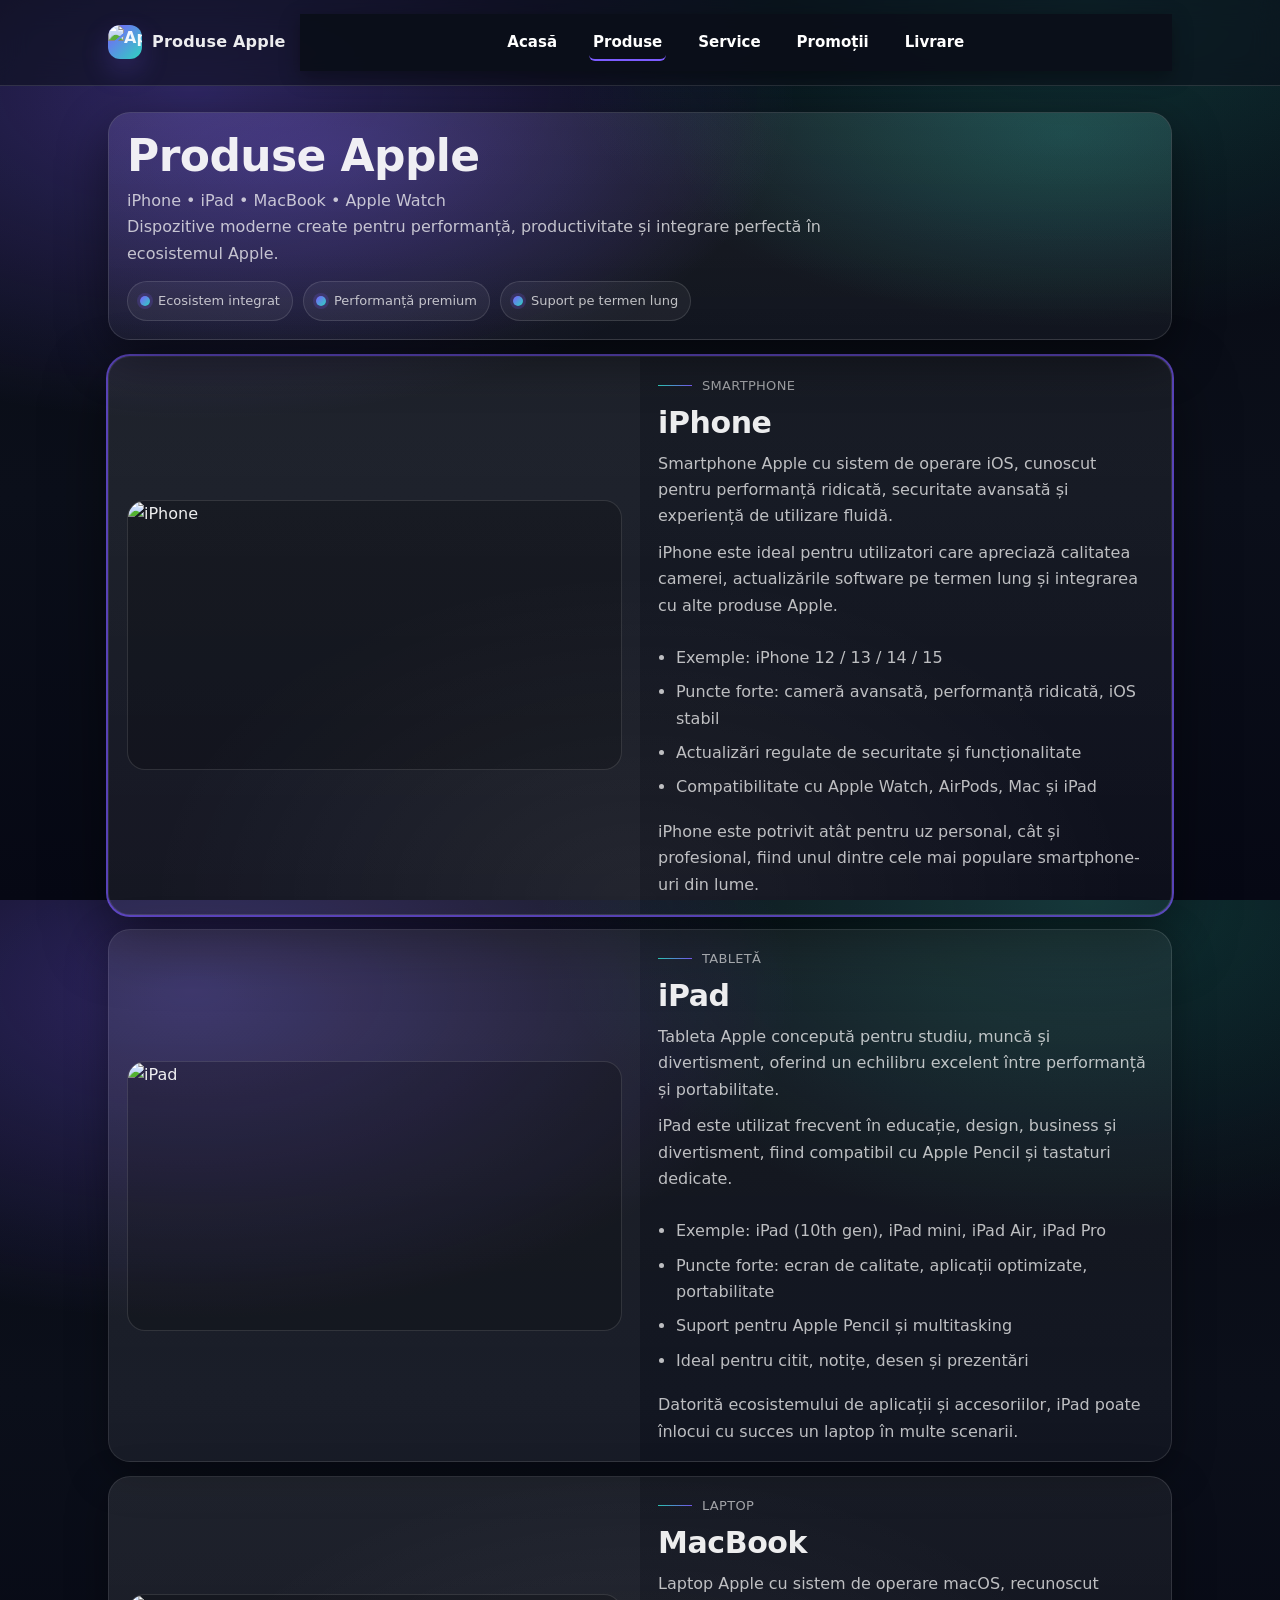
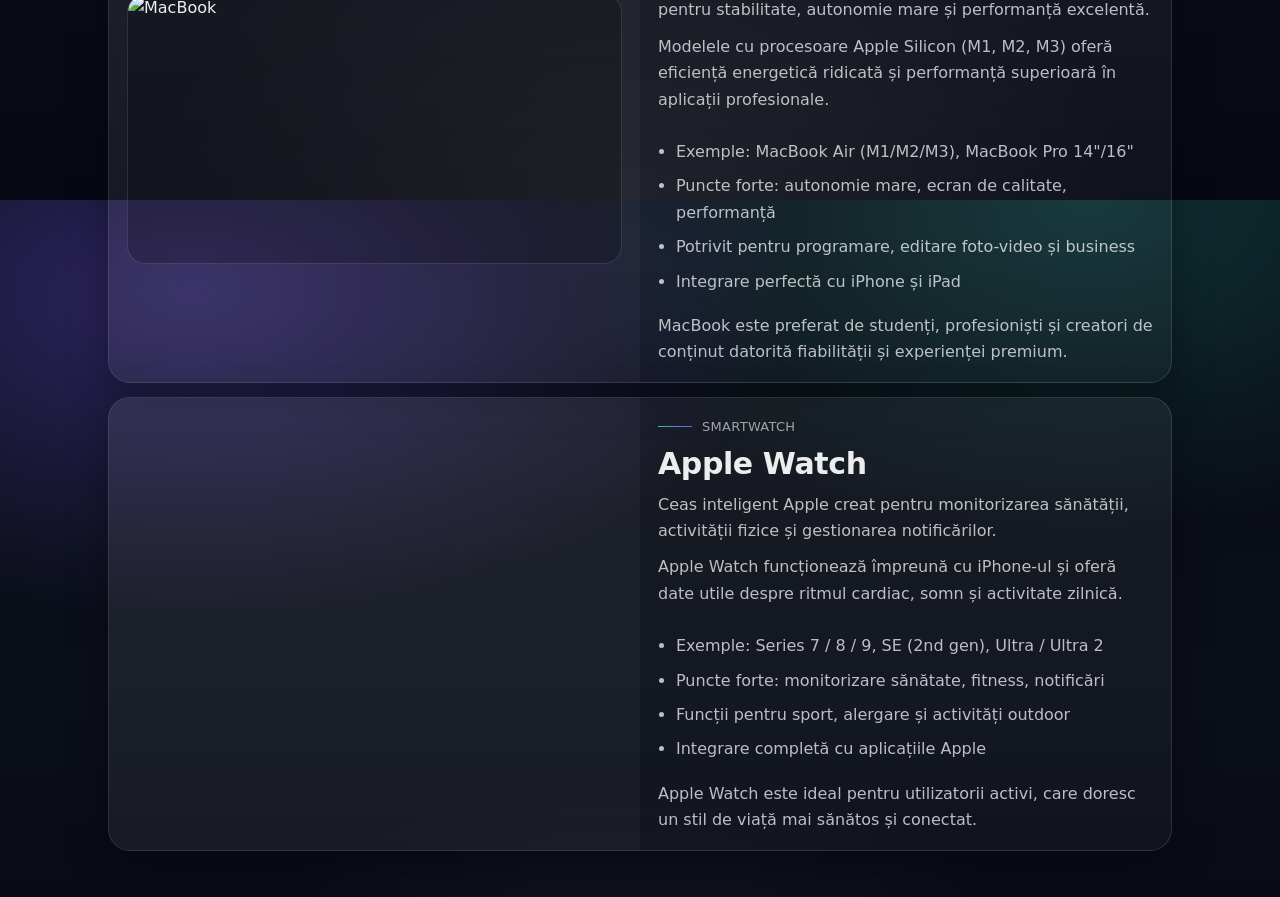
==== pagina1.html @ 021b8939 "JS Added" ====
<!DOCTYPE html>
<html lang="ro">
<head>
  <meta charset="UTF-8" />
  <meta name="viewport" content="width=device-width, initial-scale=1" />
  <title>Produse Apple</title>
  <link rel="icon" href="Imagini/23.jpg">
  <link rel="stylesheet" href="style/pagina1.css">
    <script src="scripts/pagina1.js" defer></script>

</head>







<main>
  
  <header class="topbar">
    <div class="wrap">
      <div class="brand">
        <div class="brand">
          <img src="Imagini/23.jpg" alt="Apple Logo" class="logo">
          <span>Produse Apple </span>
        </div>
      </div>

<nav class="global-nav" aria-label="Navigare globală">
  <a href="index.html">Acasă</a>
  <a href="pagina1.html" class="active">Produse</a>
  <a href="pagina2.html">Service</a>
  <a href="pagina3.html">Promoții</a>
  <a href="pagina4.html">Livrare</a>
</nav>

    </div>
  </header>

  <main class="container">
    <section class="hero">
      <div class="heroTop">
        <div>
          <h1>Produse Apple</h1>
          <p>
            iPhone • iPad • MacBook • Apple Watch<br>
            Dispozitive moderne create pentru performanță, productivitate și integrare perfectă în ecosistemul Apple.
          </p>

          <div class="badges">
            <span class="badge"><span class="dot"></span> Ecosistem integrat</span>
            <span class="badge"><span class="dot"></span> Performanță premium</span>
            <span class="badge"><span class="dot"></span> Suport pe termen lung</span>
          </div>
        </div>
      </div>
    </section>

    <section class="grid">
      <article class="product" id="iphone">
        <div class="media">
          <div class="imgFrame">
            <img src="Imagini/1.jpg" alt="iPhone" />
          </div>
        </div>
        <div class="body">
          <div class="kicker"><span class="line"></span> Smartphone</div>
          <h2>iPhone</h2>
          <p>
            Smartphone Apple cu sistem de operare iOS, cunoscut pentru performanță ridicată,
            securitate avansată și experiență de utilizare fluidă.
          </p>
          <p>
            iPhone este ideal pentru utilizatori care apreciază calitatea camerei,
            actualizările software pe termen lung și integrarea cu alte produse Apple.
          </p>
          <ul>
            <li>Exemple: iPhone 12 / 13 / 14 / 15</li>
            <li>Puncte forte: cameră avansată, performanță ridicată, iOS stabil</li>
            <li>Actualizări regulate de securitate și funcționalitate</li>
            <li>Compatibilitate cu Apple Watch, AirPods, Mac și iPad</li>
          </ul>
          <p>
            iPhone este potrivit atât pentru uz personal, cât și profesional,
            fiind unul dintre cele mai populare smartphone-uri din lume.
          </p>
        </div>
      </article>

      <article class="product" id="ipad">
        <div class="media">
          <div class="imgFrame">
            <img src="Imagini/2.jpg" alt="iPad" />
          </div>
        </div>
        <div class="body">
          <div class="kicker"><span class="line"></span> Tabletă</div>
          <h2>iPad</h2>
          <p>
            Tableta Apple concepută pentru studiu, muncă și divertisment,
            oferind un echilibru excelent între performanță și portabilitate.
          </p>
          <p>
            iPad este utilizat frecvent în educație, design, business și divertisment,
            fiind compatibil cu Apple Pencil și tastaturi dedicate.
          </p>
          <ul>
            <li>Exemple: iPad (10th gen), iPad mini, iPad Air, iPad Pro</li>
            <li>Puncte forte: ecran de calitate, aplicații optimizate, portabilitate</li>
            <li>Suport pentru Apple Pencil și multitasking</li>
            <li>Ideal pentru citit, notițe, desen și prezentări</li>
          </ul>
          <p>
            Datorită ecosistemului de aplicații și accesoriilor,
            iPad poate înlocui cu succes un laptop în multe scenarii.
          </p>
        </div>
      </article>

      <article class="product" id="macbook">
        <div class="media">
          <div class="imgFrame">
            <img src="Imagini/3.jpg" alt="MacBook" />
          </div>
        </div>
        <div class="body">
          <div class="kicker"><span class="line"></span> Laptop</div>
          <h2>MacBook</h2>
          <p>
            Laptop Apple cu sistem de operare macOS, recunoscut pentru stabilitate,
            autonomie mare și performanță excelentă.
          </p>
          <p>
            Modelele cu procesoare Apple Silicon (M1, M2, M3) oferă eficiență energetică ridicată
            și performanță superioară în aplicații profesionale.
          </p>
          <ul>
            <li>Exemple: MacBook Air (M1/M2/M3), MacBook Pro 14&quot;/16&quot;</li>
            <li>Puncte forte: autonomie mare, ecran de calitate, performanță</li>
            <li>Potrivit pentru programare, editare foto-video și business</li>
            <li>Integrare perfectă cu iPhone și iPad</li>
          </ul>
          <p>
            MacBook este preferat de studenți, profesioniști și creatori de conținut
            datorită fiabilității și experienței premium.
          </p>
        </div>
      </article>

      <article class="product" id="watch">
        <div class="media">
          <div class="imgFrame">
            <img src="Imagini/4.jpg" alt="Apple Watch" />
          </div>
        </div>
        <div class="body">
          <div class="kicker"><span class="line"></span> Smartwatch</div>
          <h2>Apple Watch</h2>
          <p>
            Ceas inteligent Apple creat pentru monitorizarea sănătății,
            activității fizice și gestionarea notificărilor.
          </p>
          <p>
            Apple Watch funcționează împreună cu iPhone-ul și oferă
            date utile despre ritmul cardiac, somn și activitate zilnică.
          </p>
          <ul>
            <li>Exemple: Series 7 / 8 / 9, SE (2nd gen), Ultra / Ultra 2</li>
            <li>Puncte forte: monitorizare sănătate, fitness, notificări</li>
            <li>Funcții pentru sport, alergare și activități outdoor</li>
            <li>Integrare completă cu aplicațiile Apple</li>
          </ul>
          <p>
            Apple Watch este ideal pentru utilizatorii activi,
            care doresc un stil de viață mai sănătos și conectat.
          </p>
        </div>
      </article>
    </section>

      </div>
    </section>
  </main>
</main>

<footer>
</footer>

</html>
---- style/pagina1.css ----
:root{
  --bg:#0b0f1a;
  --panel: rgba(255,255,255,.06);
  --panel2: rgba(255,255,255,.09);
  --stroke: rgba(255,255,255,.12);
  --text: rgba(255,255,255,.92);
  --muted: rgba(255,255,255,.72);
  --muted2: rgba(255,255,255,.60);
  --accent:#7c5cff;
  --accent2:#2dd4bf;
  --shadow: 0 18px 50px rgba(0,0,0,.45);
  --radius: 18px;
  --radius2: 22px;
  --max: 1100px;
}

*{ box-sizing:border-box; }
html,body{ height:100%; }
body{
  margin:0;
  font-family: ui-sans-serif, system-ui, -apple-system, "Segoe UI", Roboto, Arial, "Noto Sans";
  color:var(--text);
  background:
    radial-gradient(1100px 600px at 15% 10%, rgba(124,92,255,.33), transparent 55%),
    radial-gradient(1000px 600px at 85% 0%, rgba(45,212,191,.20), transparent 55%),
    radial-gradient(900px 600px at 50% 100%, rgba(255,255,255,.06), transparent 55%),
    linear-gradient(180deg, #070a12, #0b0f1a 55%, #060814);
  line-height:1.65;
}

a{ color:inherit; text-decoration:none; }
img{ max-width:100%; display:block; }

.topbar{
  position:sticky;
  top:0;
  z-index:10;
  backdrop-filter: blur(14px);
  background: rgba(11,15,26,.55);
  border-bottom:1px solid var(--stroke);
}
.topbar .wrap{
  max-width:var(--max);
  margin:0 auto;
  padding:14px 18px;
  display:flex;
  align-items:center;
  justify-content:space-between;
  gap:14px;
}
.brand{
  display:flex;
  align-items:center;
  gap:10px;
  font-weight:850;
  letter-spacing:.2px;
  white-space:nowrap;

}
.logo{
  width:34px;height:34px;border-radius:12px;
  background: linear-gradient(135deg, rgba(124,92,255,1), rgba(45,212,191,1));
  box-shadow: 0 12px 28px rgba(124,92,255,.22);
  flex-shrink:0; 
}
.nav{
  display:flex;
  gap:10px;
  flex-wrap:wrap;
  justify-content:flex-end;
}
.pill{
  padding:8px 12px;
  border-radius:999px;
  border:1px solid var(--stroke);
  background: rgba(255,255,255,.04);
  color:var(--muted);
  font-size:14px;
  transition:.2s ease;
}
.pill:hover{
  transform: translateY(-1px);
  border-color: rgba(255,255,255,.18);
  background: rgba(255,255,255,.07);
  color: var(--text);
}

.container{
  max-width:var(--max);
  margin:0 auto;
  padding:26px 18px 46px;
}

.hero{
  border:1px solid var(--stroke);
  border-radius: var(--radius2);
  background: linear-gradient(180deg, rgba(255,255,255,.07), rgba(255,255,255,.04));
  box-shadow: var(--shadow);
  padding:18px;
  position:relative;
  overflow:hidden;
}
.hero:before{
  content:"";
  position:absolute;
  inset:-2px;
  background:
    radial-gradient(820px 360px at 20% 20%, rgba(124,92,255,.22), transparent 55%),
    radial-gradient(720px 340px at 90% 10%, rgba(45,212,191,.16), transparent 55%);
  pointer-events:none;
}
.hero > *{ position:relative; }

.heroTop{
  display:flex;
  align-items:flex-end;
  justify-content:space-between;
  gap:12px;
  flex-wrap:wrap;
}
.hero h1{
  margin:0 0 8px;
  font-size: clamp(28px, 3.6vw, 44px);
  line-height:1.12;
  letter-spacing:-.6px;
}
.hero p{
  margin:0;
  color:var(--muted);
  max-width: 75ch;
}

.badges{
  display:flex;
  gap:10px;
  flex-wrap:wrap;
  margin-top:14px;
}
.badge{
  display:inline-flex;
  align-items:center;
  gap:8px;
  padding:8px 12px;
  border-radius:999px;
  border:1px solid var(--stroke);
  background: rgba(255,255,255,.05);
  color:var(--muted);
  font-size:13px;
}
.dot{
  width:10px;height:10px;border-radius:99px;
  background: linear-gradient(135deg, var(--accent), var(--accent2));
  box-shadow: 0 0 0 3px rgba(124,92,255,.18);
}

.grid{
  display:grid;
  grid-template-columns: repeat(12, 1fr);
  gap:14px;
  margin-top:16px;
}
.product{
  grid-column: span 12;
  border-radius: var(--radius2);
  border:1px solid var(--stroke);
  background: linear-gradient(180deg, rgba(255,255,255,.06), rgba(255,255,255,.03));
  box-shadow: 0 12px 40px rgba(0,0,0,.35);
  overflow:hidden;
  display:grid;
  grid-template-columns: 1fr 1fr;
  min-height: 320px;
}
.product:nth-child(even){
  grid-template-columns: 1fr 1fr;
}

.media{
  background: rgba(255,255,255,.03);
  display:flex;
  align-items:center;
  justify-content:center;
  padding:18px;
}
.media .imgFrame{
  width:100%;
  height: 270px;
  border-radius: 18px;
  border: 1px solid var(--stroke);
  overflow:hidden;
  background: rgba(0,0,0,.20);
}
.media img{
  width:100%;
  height:100%;
  object-fit:cover;
  filter: saturate(1.05) contrast(1.05);
}

.body{
  padding:18px 18px 16px;
  display:flex;
  flex-direction:column;
  justify-content:center;
  gap:10px;
}
.kicker{
  display:inline-flex;
  align-items:center;
  gap:10px;
  font-size:13px;
  color:var(--muted2);
  letter-spacing:.3px;
  text-transform:uppercase;
}
.kicker .line{
  height:1px;
  width:34px;
  background: linear-gradient(90deg, var(--accent2), var(--accent));
  opacity:.9;
}
.body h2{
  margin:0;
  font-size: clamp(20px, 2.4vw, 30px);
  line-height:1.15;
  letter-spacing:-.4px;
}
.body p{
  margin:0;
  color:var(--muted);
}
.body ul{
  margin:8px 0 0 18px;
  padding:0;
  color: var(--muted);
}
.body li{ margin:8px 0; }

.divider{
  height:1px;
  margin:22px 0;
  background: linear-gradient(90deg, transparent, rgba(255,255,255,.14), transparent);
  border:0;
}

.footerNav{
  margin-top:16px;
  display:flex;
  gap:10px;
  flex-wrap:wrap;
  justify-content:space-between;
  align-items:center;
  padding:14px 16px;
  border:1px solid var(--stroke);
  border-radius: var(--radius2);
  background: linear-gradient(90deg, rgba(124,92,255,.14), rgba(45,212,191,.10));
}
.footerNav .note{
  margin:0;
  color: var(--text);
  font-weight:650;
}
.actions{
  display:flex;
  gap:10px;
  flex-wrap:wrap;
  align-items:center;
}
.btn{
  display:inline-flex;
  align-items:center;
  justify-content:center;
  padding:10px 14px;
  border-radius: 12px;
  border:1px solid rgba(255,255,255,.16);
  background: rgba(0,0,0,.22);
  color:var(--text);
  font-weight:750;
  transition:.2s ease;
  white-space:nowrap;
}
.btn:hover{
  transform: translateY(-1px);
  background: rgba(0,0,0,.28);
}

@media (max-width: 920px){
  .nav{ display:none; }
  .product{ grid-template-columns: 1fr; }
  .media .imgFrame{ height: 230px; }
}
.global-nav{
  width:100%;
  background: rgba(11,15,26,0.95);
  display:flex;
  justify-content:center;
  gap:28px;
  padding:10px 0;
  position:sticky;
  top:0;
  z-index:99999;
  box-shadow: 0 6px 18px rgba(0,0,0,0.35);
}
.global-nav a{
  color:#fff;
  text-decoration:none;
  font-weight:600;
  padding:6px 4px;
  font-size:15px;
  border-radius:6px;
}
.global-nav a:hover{
  background: rgba(255,255,255,0.03);
}
.global-nav a.active{
  border-bottom:2px solid #7c5cff;
  padding-bottom:4px;
}
@media (max-width:800px){
  .global-nav{ gap:12px; padding:8px 6px; overflow:auto; white-space:nowrap; }
}
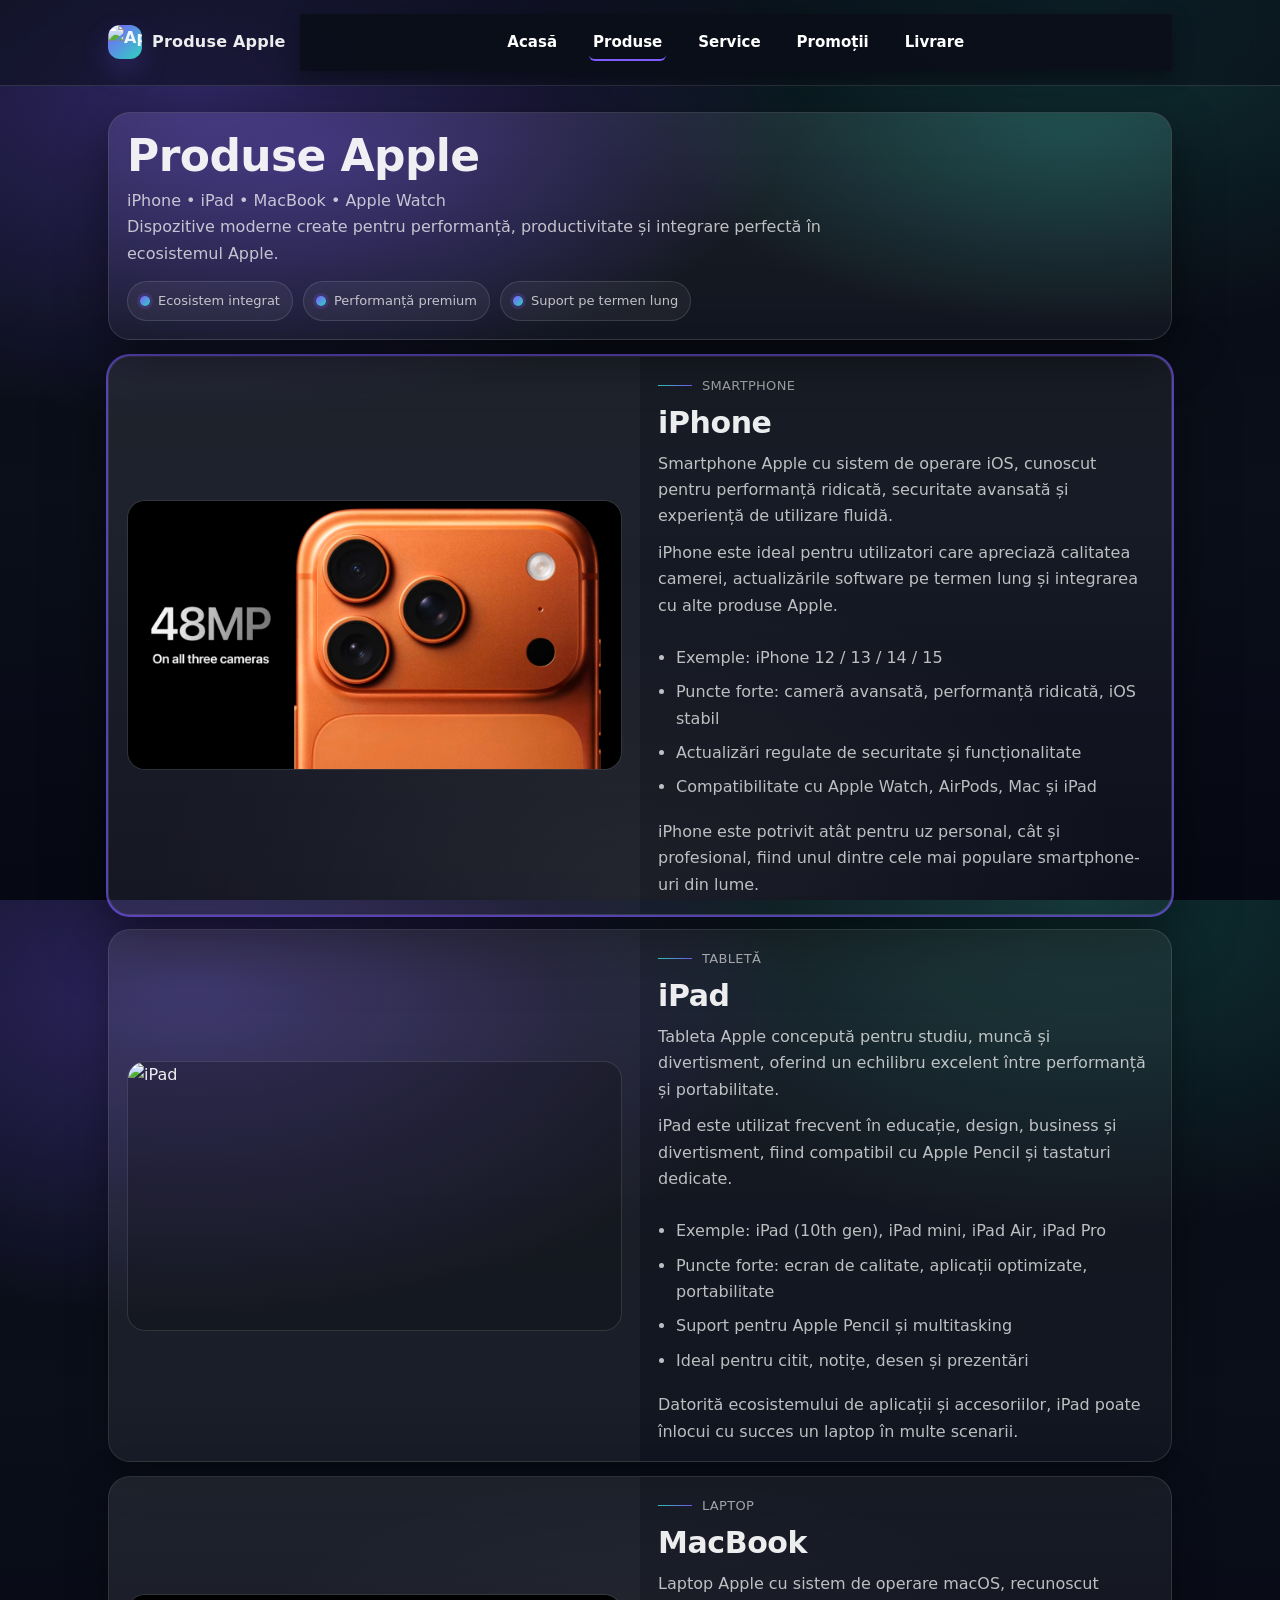
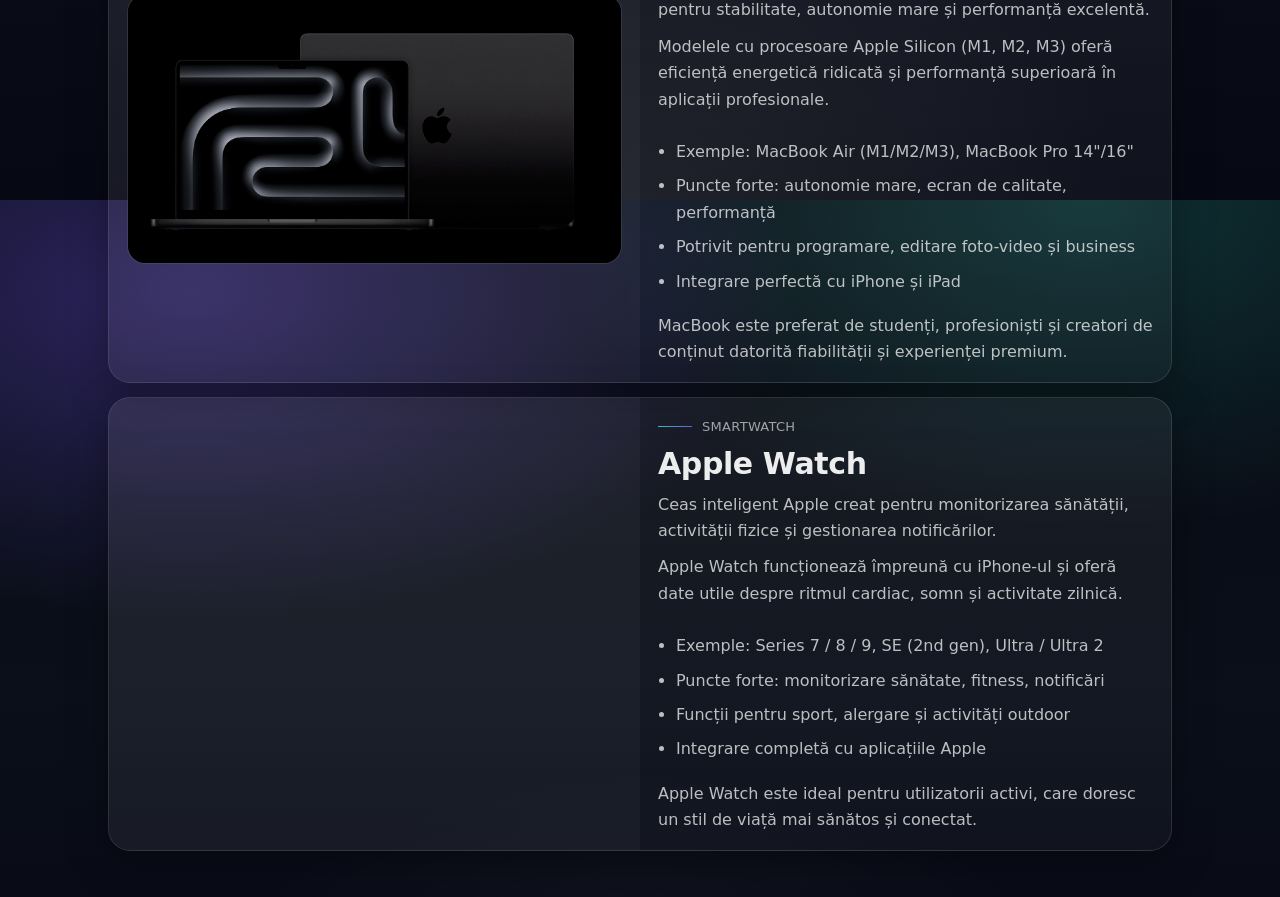
==== commit af0d3044: "JS Final" ====
--- a/pagina1.html
+++ b/pagina1.html
@@ -151,7 +151,7 @@
       <article class="product" id="watch">
         <div class="media">
           <div class="imgFrame">
-            <img src="Imagini/4.jpg" alt="Apple Watch" />
+            <img src="Imagini/4.png" alt="Apple Watch" />
           </div>
         </div>
         <div class="body">
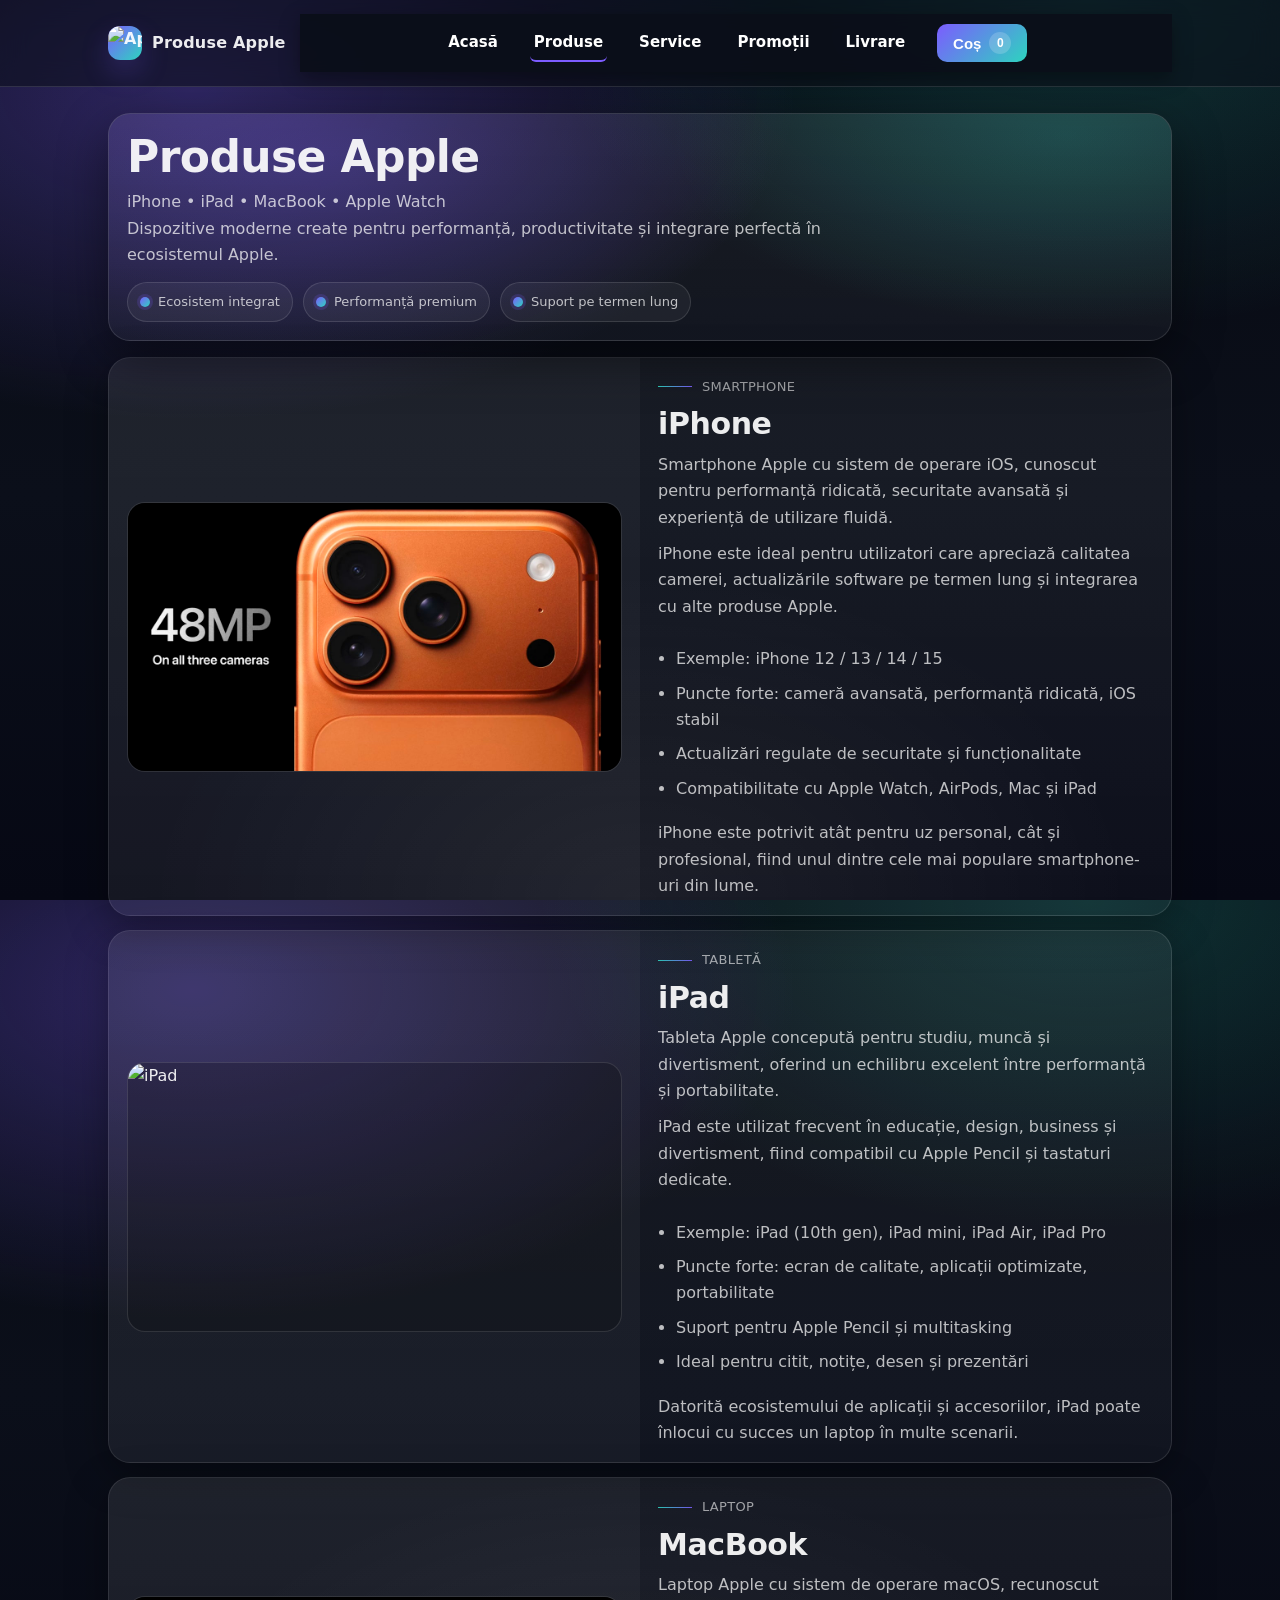
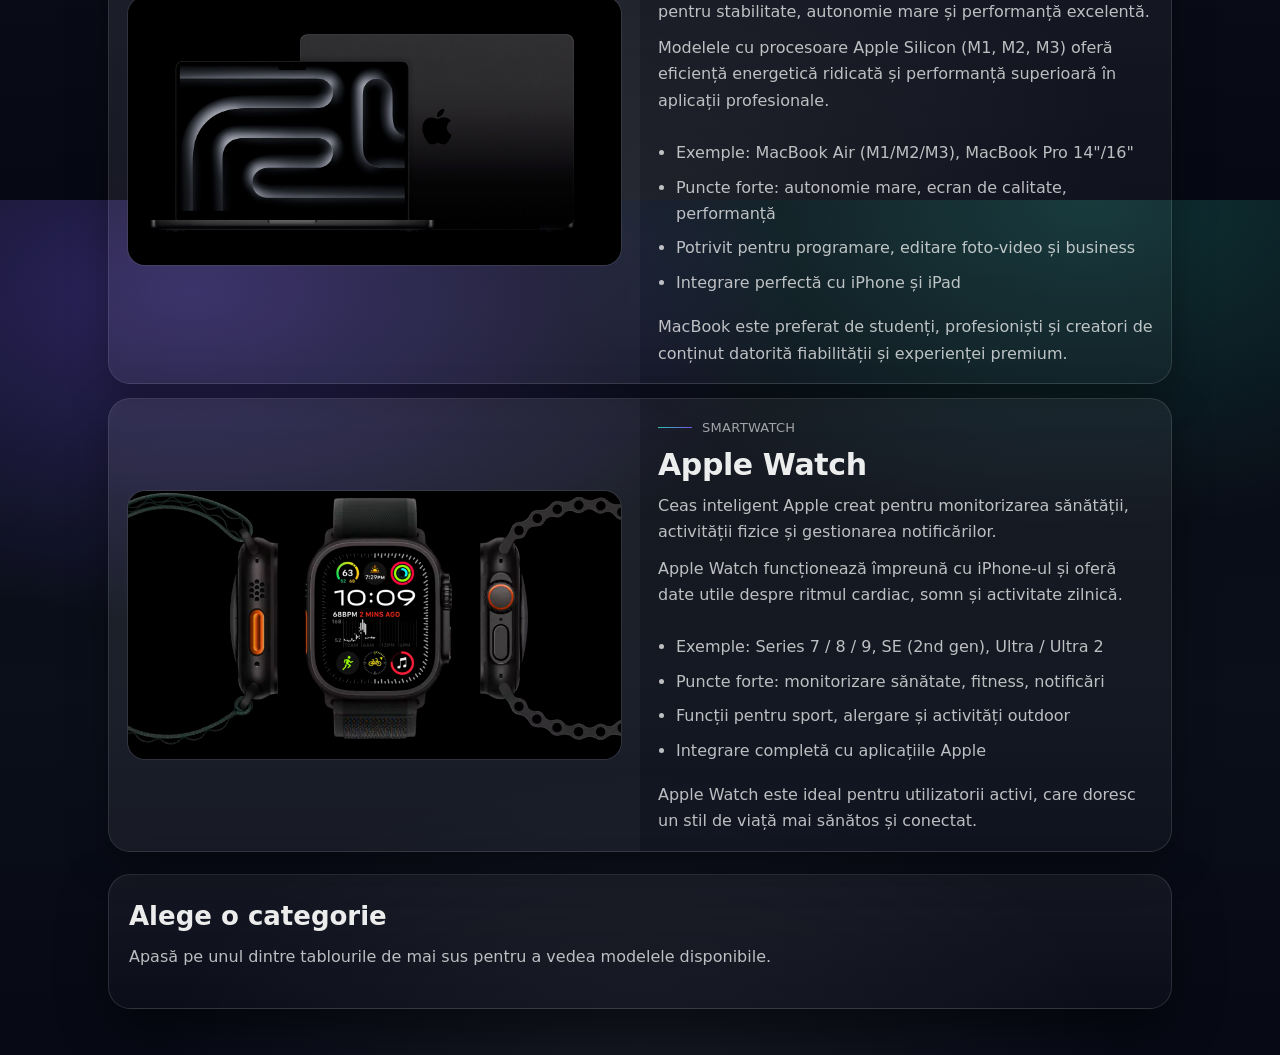
==== commit 9b1b73b7: "Modificari" ====
--- a/pagina1.html
+++ b/pagina1.html
@@ -6,18 +6,10 @@
   <title>Produse Apple</title>
   <link rel="icon" href="Imagini/23.jpg">
   <link rel="stylesheet" href="style/pagina1.css">
-    <script src="scripts/pagina1.js" defer></script>
-
+  <script src="scripts/pagina1.js" defer></script>
 </head>
 
-
-
-
-
-
-
 <main>
-  
   <header class="topbar">
     <div class="wrap">
       <div class="brand">
@@ -27,14 +19,31 @@
         </div>
       </div>
 
-<nav class="global-nav" aria-label="Navigare globală">
-  <a href="index.html">Acasă</a>
-  <a href="pagina1.html" class="active">Produse</a>
-  <a href="pagina2.html">Service</a>
-  <a href="pagina3.html">Promoții</a>
-  <a href="pagina4.html">Livrare</a>
-</nav>
-
+      <nav class="global-nav" aria-label="Navigare globală">
+        <a href="index.html">Acasă</a>
+        <a href="pagina1.html" class="active">Produse</a>
+        <a href="pagina2.html">Service</a>
+        <a href="pagina3.html">Promoții</a>
+        <a href="pagina4.html">Livrare</a>
+
+        <div class="cart-wrapper">
+          <button id="cartBtn" class="cart-btn" type="button">
+            Coș <span id="cartCount">0</span>
+          </button>
+
+          <div id="cartDropdown" class="cart-dropdown">
+            <h3>Coșul meu</h3>
+            <div id="cartItems" class="cart-items">
+              <p class="cart-empty">Coșul este gol.</p>
+            </div>
+            <div class="cart-footer">
+              <div class="cart-total">
+                Total: <span id="cartTotal">0 MDL</span>
+              </div>
+            </div>
+          </div>
+        </div>
+      </nav>
     </div>
   </header>
 
@@ -58,7 +67,7 @@
     </section>
 
     <section class="grid">
-      <article class="product" id="iphone">
+      <article class="product category-card" data-category="iphone">
         <div class="media">
           <div class="imgFrame">
             <img src="Imagini/1.jpg" alt="iPhone" />
@@ -88,7 +97,7 @@
         </div>
       </article>
 
-      <article class="product" id="ipad">
+      <article class="product category-card" data-category="ipad">
         <div class="media">
           <div class="imgFrame">
             <img src="Imagini/2.jpg" alt="iPad" />
@@ -118,7 +127,7 @@
         </div>
       </article>
 
-      <article class="product" id="macbook">
+      <article class="product category-card" data-category="macbook">
         <div class="media">
           <div class="imgFrame">
             <img src="Imagini/3.jpg" alt="MacBook" />
@@ -148,7 +157,7 @@
         </div>
       </article>
 
-      <article class="product" id="watch">
+      <article class="product category-card" data-category="watch">
         <div class="media">
           <div class="imgFrame">
             <img src="Imagini/4.png" alt="Apple Watch" />
@@ -179,7 +188,13 @@
       </article>
     </section>
 
+    <section class="catalog-section">
+      <div class="catalog-header">
+        <h2 id="catalogTitle">Alege o categorie</h2>
+        <p id="catalogSubtitle">Apasă pe unul dintre tablourile de mai sus pentru a vedea modelele disponibile.</p>
       </div>
+
+      <div id="productsContainer" class="products-container"></div>
     </section>
   </main>
 </main>
@@ -187,4 +202,4 @@
 <footer>
 </footer>
 
-</html>
+</html>
--- a/style/pagina1.css
+++ b/style/pagina1.css
@@ -55,13 +55,12 @@
   font-weight:850;
   letter-spacing:.2px;
   white-space:nowrap;
-
 }
 .logo{
   width:34px;height:34px;border-radius:12px;
   background: linear-gradient(135deg, rgba(124,92,255,1), rgba(45,212,191,1));
   box-shadow: 0 12px 28px rgba(124,92,255,.22);
-  flex-shrink:0; 
+  flex-shrink:0;
 }
 .nav{
   display:flex;
@@ -318,3 +317,239 @@
 @media (max-width:800px){
   .global-nav{ gap:12px; padding:8px 6px; overflow:auto; white-space:nowrap; }
 }
+
+.category-card{
+  cursor:pointer;
+  transition: transform .2s ease, border-color .2s ease, box-shadow .2s ease;
+}
+.category-card:hover{
+  transform: translateY(-4px);
+  border-color: rgba(124,92,255,.45);
+  box-shadow: 0 18px 45px rgba(0,0,0,.42);
+}
+.category-card.active{
+  border-color: rgba(124,92,255,.7);
+  box-shadow: 0 0 0 1px rgba(124,92,255,.35), 0 18px 45px rgba(0,0,0,.42);
+}
+
+.catalog-section{
+  margin-top:22px;
+  border:1px solid var(--stroke);
+  border-radius: var(--radius2);
+  background: linear-gradient(180deg, rgba(255,255,255,.05), rgba(255,255,255,.02));
+  box-shadow: var(--shadow);
+  padding:20px;
+}
+
+.catalog-header h2{
+  margin:0 0 6px;
+  font-size:26px;
+}
+
+.catalog-header p{
+  margin:0 0 18px;
+  color:var(--muted);
+}
+
+.products-container{
+  display:grid;
+  grid-template-columns: repeat(2, minmax(0, 1fr));
+  gap:16px;
+}
+
+.product-card{
+  border:1px solid var(--stroke);
+  border-radius:18px;
+  background: rgba(255,255,255,.04);
+  padding:16px;
+  box-shadow: 0 12px 30px rgba(0,0,0,.28);
+  display:flex;
+  flex-direction:column;
+  gap:12px;
+}
+
+.product-card h3{
+  margin:0;
+  font-size:20px;
+  line-height:1.2;
+}
+
+.product-specs{
+  margin:0;
+  padding-left:18px;
+  color:var(--muted);
+}
+
+.product-specs li{
+  margin:7px 0;
+}
+
+.product-bottom{
+  margin-top:auto;
+  display:flex;
+  justify-content:space-between;
+  align-items:center;
+  gap:12px;
+  flex-wrap:wrap;
+}
+
+.product-price{
+  font-size:20px;
+  font-weight:800;
+  color:#fff;
+}
+
+.add-cart-btn{
+  border:none;
+  border-radius:12px;
+  padding:11px 16px;
+  background: linear-gradient(135deg, var(--accent), var(--accent2));
+  color:#fff;
+  font-weight:700;
+  cursor:pointer;
+  transition:.2s ease;
+}
+
+.add-cart-btn:hover{
+  transform: translateY(-2px);
+  opacity:.95;
+}
+
+.empty-message{
+  color:var(--muted);
+  padding:8px 2px;
+}
+
+@media (max-width: 920px){
+  .products-container{
+    grid-template-columns: 1fr;
+  }
+}
+
+.cart-wrapper{
+  position:relative;
+  display:flex;
+  align-items:center;
+}
+
+.cart-btn{
+  display:inline-flex;
+  align-items:center;
+  gap:8px;
+  padding:8px 16px;
+  border:none;
+  border-radius:10px;
+  background: linear-gradient(135deg, var(--accent), var(--accent2));
+  color:#fff;
+  font-weight:700;
+  font-size:15px;
+  cursor:pointer;
+  transition:.2s ease;
+}
+
+.cart-btn:hover{
+  transform:translateY(-1px);
+  opacity:.95;
+}
+
+#cartCount{
+  min-width:22px;
+  height:22px;
+  display:inline-flex;
+  align-items:center;
+  justify-content:center;
+  border-radius:50%;
+  background:rgba(255,255,255,.18);
+  font-size:12px;
+  font-weight:800;
+  padding:0 6px;
+}
+
+.cart-dropdown{
+  position:absolute;
+  top:48px;
+  right:0;
+  width:340px;
+  max-height:420px;
+  overflow:auto;
+  background: rgba(11,15,26,.98);
+  border:1px solid var(--stroke);
+  border-radius:16px;
+  box-shadow:0 18px 50px rgba(0,0,0,.45);
+  padding:16px;
+  display:none;
+  z-index:100000;
+}
+
+.cart-dropdown.open{
+  display:block;
+}
+
+.cart-dropdown h3{
+  margin:0 0 12px;
+  font-size:18px;
+}
+
+.cart-items{
+  display:flex;
+  flex-direction:column;
+  gap:10px;
+}
+
+.cart-empty{
+  margin:0;
+  color:var(--muted);
+}
+
+.cart-item{
+  border:1px solid var(--stroke);
+  border-radius:12px;
+  padding:10px 12px;
+  background:rgba(255,255,255,.04);
+}
+
+.cart-item-top{
+  display:flex;
+  justify-content:space-between;
+  align-items:flex-start;
+  gap:10px;
+}
+
+.cart-item-name{
+  margin:0;
+  font-size:15px;
+  font-weight:700;
+  color:#fff;
+}
+
+.cart-item-price{
+  margin:4px 0 0;
+  font-size:14px;
+  color:var(--muted);
+}
+
+.remove-btn{
+  border:none;
+  background:rgba(255,255,255,.08);
+  color:#fff;
+  border-radius:8px;
+  padding:6px 10px;
+  cursor:pointer;
+  font-size:13px;
+}
+
+.remove-btn:hover{
+  background:rgba(255,255,255,.14);
+}
+
+.cart-footer{
+  margin-top:14px;
+  padding-top:12px;
+  border-top:1px solid var(--stroke);
+}
+
+.cart-total{
+  font-size:16px;
+  font-weight:800;
+  color:#fff;
+}
